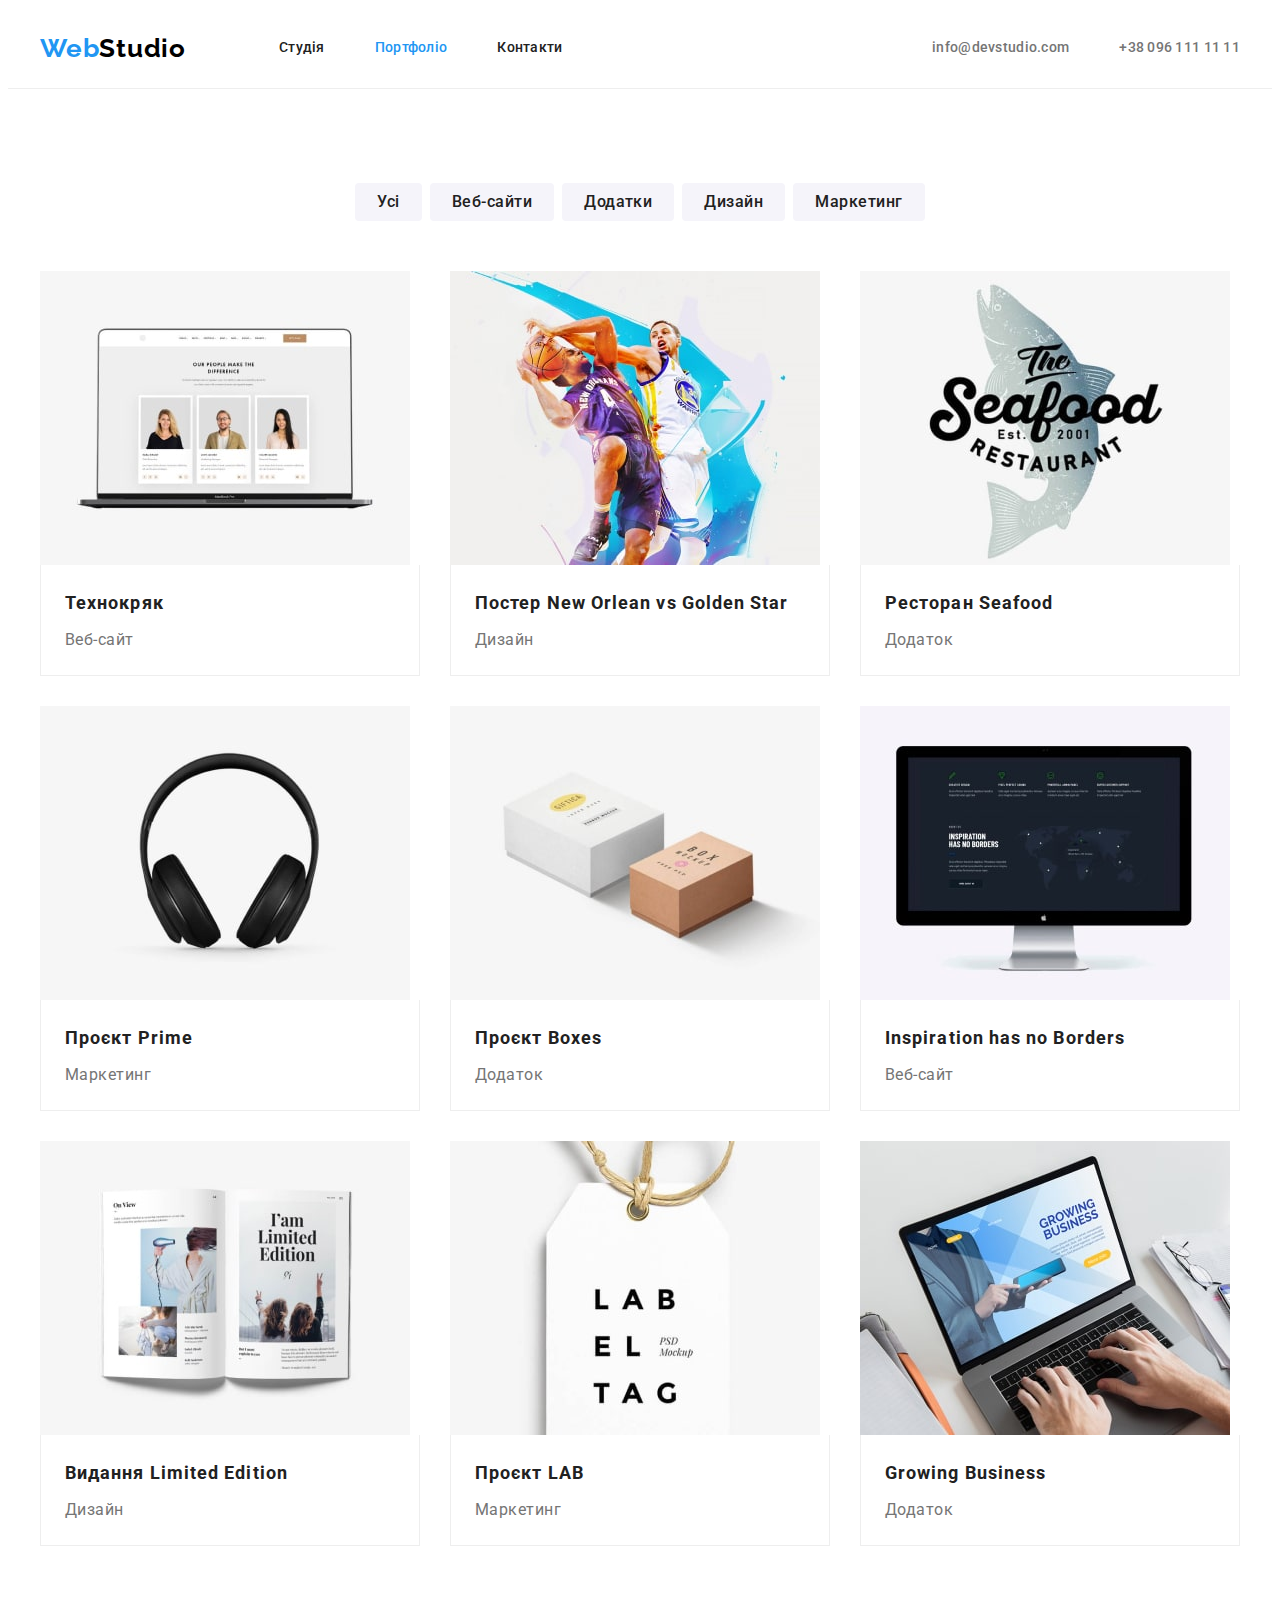
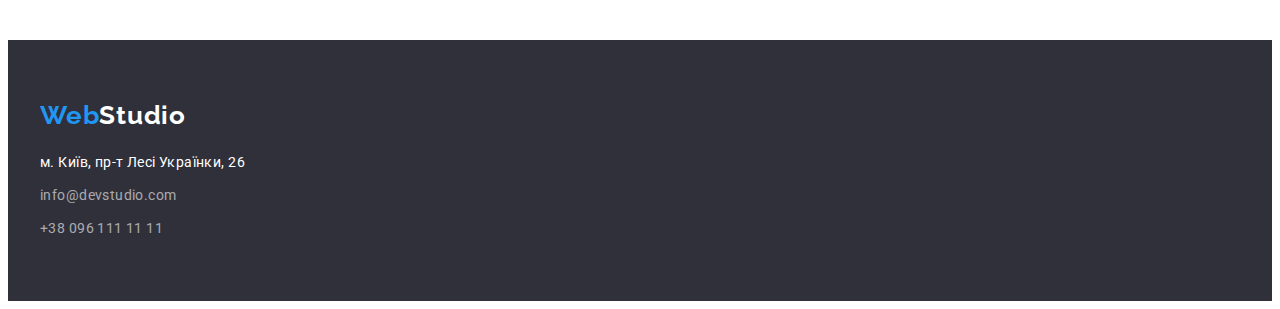
==== portfolio.html @ 8e793054 "added files from hw-03" ====
<!DOCTYPE html>
<html lang="uk">
  <head>
    <meta charset="utf-8" />
    <meta http-equiv="x-ua-Compatible" content="ie=edge" />
    <meta name="viewport" content="width=device-width, initial-scale=1.0" />
    <title>Портфоліо</title>
    <link rel="preconnect" href="https://fonts.googleapis.com" />
    <link rel="preconnect" href="https://fonts.gstatic.com" crossorigin />
    <link
      href="https://fonts.googleapis.com/css2?family=Raleway:wght@700&family=Roboto:wght@400;500;700;900&display=swap"
      rel="stylesheet"
    />
    <link
      rel="stylesheet"
      href="https://cdnjs.cloudflare.com/ajax/libs/modern-normalize/1.1.0/modern-normalize.min.css"
      integrity="sha512-wpPYUAdjBVSE4KJnH1VR1HeZfpl1ub8YT/NKx4PuQ5NmX2tKuGu6U/JRp5y+Y8XG2tV+wKQpNHVUX03MfMFn9Q=="
      crossorigin="anonymous"
      referrerpolicy="no-referrer"
    />
    <link rel="stylesheet" href="./css/styles.css" />
  </head>

  <body>
    <!-- Шапка -->
    <header class="header portfolio">
      <div class="container">
        <a href="./index.html" class="logo"><span class="logo-accent">Web</span>Studio</a>

        <nav>
          <ul class="site-nav list">
            <li class="nav-item"><a href="./index.html" class="link">Студія</a></li>
            <li class="nav-item"><a href="./portfolio.html" class="link current">Портфоліо</a></li>
            <li class="nav-item"><a href="" class="link">Контакти</a></li>
          </ul>
        </nav>
        <ul class="contact list">
          <li class="contact-item">
            <a href="mailto:info@devstudio.com" class="link">info@devstudio.com</a>
          </li>
          <li class="contact-item">
            <a href="tel:+380961111111" class="link">+38 096 111 11 11</a>
          </li>
        </ul>
      </div>
    </header>

    <!-- Основна частина -->
    <main>
      <!-- Проєкти' -->
      <section class="section section-projects">
        <div class="container">
          <h1 class="visually-hidden">Продукція WebStudio</h1>
          <ul class="filter list">
            <li class="item-filter"><button type="button" class="btn">Усі</button></li>
            <li class="item-filter"><button type="button" class="btn">Веб-сайти</button></li>
            <li class="item-filter"><button type="button" class="btn">Додатки</button></li>
            <li class="item-filter"><button type="button" class="btn">Дизайн</button></li>
            <li class="item-filter"><button type="button" class="btn">Маркетинг</button></li>
          </ul>
          <ul class="projects-list list">
            <li class="project-item">
              <a href="" class="item-link">
                <img src="./images/project_1.jpg" alt="Проєкт № 1" width="370" />
                <div class="content">
                  <h2 class="item-title">Технокряк</h2>
                  <p class="item-text">Веб-сайт</p>
                </div>
              </a>
            </li>
            <li class="project-item">
              <a href="" class="item-link">
                <img src="./images/project_2.jpg" alt="Проєкт № 2" width="370" />
                <div class="content">
                  <h2 class="item-title">Постер New Orlean vs Golden Star</h2>
                  <p class="item-text">Дизайн</p>
                </div>
              </a>
            </li>
            <li class="project-item">
              <a href="" class="item-link">
                <img src="./images/project_3.jpg" alt="Проєкт № 3" width="370" />
                <div class="content">
                  <h2 class="item-title">Ресторан Seafood</h2>
                  <p class="item-text">Додаток</p>
                </div>
              </a>
            </li>
            <li class="project-item">
              <a href="" class="item-link">
                <img src="./images/project_4.jpg" alt="Проєкт № 4" width="370" />
                <div class="content">
                  <h2 class="item-title">Проєкт Prime</h2>
                  <p class="item-text">Маркетинг</p>
                </div>
              </a>
            </li>
            <li class="project-item">
              <a href="" class="item-link">
                <img src="./images/project_5.jpg" alt="Проєкт № 5" width="370" />
                <div class="content">
                  <h2 class="item-title">Проєкт Boxes</h2>
                  <p class="item-text">Додаток</p>
                </div>
              </a>
            </li>
            <li class="project-item">
              <a href="" class="item-link">
                <img src="./images/project_6.jpg" alt="Проєкт № 6" width="370" />
                <div class="content">
                  <h2 class="item-title">Inspiration has no Borders</h2>
                  <p class="item-text">Веб-сайт</p>
                </div>
              </a>
            </li>
            <li class="project-item">
              <a href="" class="item-link">
                <img src="./images/project_7.jpg" alt="Проєкт № 7" width="370" />
                <div class="content">
                  <h2 class="item-title">Видання Limited Edition</h2>
                  <p class="item-text">Дизайн</p>
                </div>
              </a>
            </li>
            <li class="project-item">
              <a href="" class="item-link">
                <img src="./images/project_8.jpg" alt="Проєкт № 8" width="370" />
                <div class="content">
                  <h2 class="item-title">Проєкт LAB</h2>
                  <p class="item-text">Маркетинг</p>
                </div>
              </a>
            </li>
            <li class="project-item">
              <a href="" class="item-link">
                <img src="./images/project_9.jpg" alt="Проєкт № 9" width="370" />
                <div class="content">
                  <h2 class="item-title">Growing Business</h2>
                  <p class="item-text">Додаток</p>
                </div>
              </a>
            </li>
          </ul>
        </div>
      </section>
    </main>

    <!-- Підвал-->
    <footer class="footer">
      <div class="container">
        <a href="./index.html" class="logo">Web<span class="logo-accent">Studio</span></a>
        <address class="address-footer">
          <p class="footer-text">м. Київ, пр-т Лесі Українки, 26</p>
          <ul class="contact list">
            <li><a href="mailto:info@devstudio.com" class="link-footer">info@devstudio.com</a></li>
            <li><a href="tel:+380961111111" class="link-footer">+38 096 111 11 11</a></li>
          </ul>
        </address>
      </div>
    </footer>
  </body>
</html>
---- css/styles.css ----
:root {
  --primary-text-color: #757575;
  --title-text-color: #212121;
  --accent-color: #2196f3;
  --primary-bg-color: #ffffff;
  --secondary-bg-color: #f5f4fa;
  --tertiary-bg-color: #2f303a;
  --gap-projects-list: 30px;
  --number-items: 3;
}

.list {
  list-style: none;
}

body {
  background-color: var(--primary-bg-color);
  color: var(--primary-text-color);
  font-family: 'Roboto', sans-serif;
  font-style: normal;
  font-weight: 400;
}

h1,
h2,
h3,
ul,
p {
  margin-top: 0;
  margin-bottom: 0;
}

ul {
  padding-left: 0;
}

img {
  display: block;
  max-width: 100%;
}

.container {
  width: 1200px;
  margin: 0 auto;
  padding-left: 15px;
  padding-right: 15px;
}

.visually-hidden {
  position: absolute;
  white-space: nowrap;
  width: 1px;
  height: 1px;
  overflow: hidden;
  border: 0;
  padding: 0;
  clip: rect(0 0 0 0);
  clip-path: inset(50%);
  margin: -1px;
}

.section {
  padding: 94px 0;
}

.no-padding {
  padding-top: 0;
}

/* Шапка */

.header .container {
  display: flex;
  align-items: center;
}

/* Логотип */
.logo {
  color: #000000;
  font-family: 'Raleway', sans-serif;
  font-weight: 700;
  font-size: 26px;
  line-height: 1.19;
  letter-spacing: 0.03em;
  text-decoration: none;
}

.logo-accent {
  color: var(--accent-color);
}

/* Навігація */

.site-nav {
  display: flex;
  margin-left: 93px;
}

.nav-item + .nav-item {
  margin-left: 50px;
}

.site-nav .link {
  display: block;
  padding: 32px 0;

  font-weight: 500;
  font-size: 14px;
  line-height: 1.14;
  letter-spacing: 0.02em;
  text-decoration: none;
  color: #212121;
}

.site-nav .link:hover,
.site-nav .link:focus {
  color: var(--accent-color);
}

.site-nav .link.current {
  color: var(--accent-color);
}

/* Контакти */

.header .contact {
  display: flex;
  margin-left: auto;
}

.header .contact-item + .contact-item {
  margin-left: 50px;
}

.contact .link {
  display: block;
  color: var(--primary-text-color);
  text-decoration: none;
  font-weight: 500;
  font-size: 14px;
  line-height: 1.14;
  letter-spacing: 0.02em;
}

.contact .link:hover,
.contact .link:focus {
  color: var(--accent-color);
}

/* Hero */

.hero {
  padding-top: 200px;
  padding-bottom: 200px;
  background-color: var(--tertiary-bg-color);
  text-align: center;
}

.hero-title {
  margin-bottom: 30px;
  color: #ffffff;
  font-weight: 900;
  font-size: 44px;
  line-height: 1.36;
  letter-spacing: 0.06em;
  text-transform: uppercase;
}

.hero .btn {
  display: inline-block;
  border-style: none;
  min-width: 216px;
  border-radius: 4px;
  padding: 10px 32px;
  box-shadow: 0px 4px 4px rgba(0, 0, 0, 0.15);

  color: #ffffff;
  background-color: var(--accent-color);
  cursor: pointer;
  font-family: 'Roboto', sans-serif;
  font-style: normal;
  font-weight: 700;
  font-size: 16px;
  line-height: 1.88;
  letter-spacing: 0.06em;
}

.hero .btn:hover,
.hero .btn:focus {
  background-color: #188ce8;
}

/* Секції заголовки */

.section-title {
  color: var(--title-text-color);
  font-weight: 700;
  font-size: 36px;
  line-height: 1.17;
  text-align: center;
  letter-spacing: 0.03em;
}

/* Особливості */

.feature-list {
  display: flex;
  gap: 30px;
}

.feature-item {
  flex-basis: calc((100% - 3 * 30px) / 4);
}

.feature-title {
  margin-bottom: 10px;

  color: var(--title-text-color);
  font-weight: 700;
  font-size: 14px;
  line-height: 1.36;
  letter-spacing: 0.03em;
  text-transform: uppercase;
}

.feature-text {
  font-size: 14px;
  line-height: 1.71;
  letter-spacing: 0.03em;
}

/* Чим ми займаємося */

.section-work .section-title {
  margin-bottom: 50px;
}

.work-list {
  display: flex;
  gap: 30px;
}

/* Наша команда */

.section-team {
  background-color: var(--secondary-bg-color);
}

.team-list {
  display: flex;
  gap: 30px;
}

.section-team .section-title {
  margin-bottom: 50px;
}

.item-team {
  background-color: var(--primary-bg-color);
  border-radius: 0px 0px 4px 4px;
  box-shadow: 0px 1px 3px rgba(0, 0, 0, 0.12), 0px 1px 1px rgba(0, 0, 0, 0.14),
    0px 2px 1px rgba(0, 0, 0, 0.2);
}

.team-list .content {
  padding-top: 30px;
  padding-bottom: 30px;
}

.title-team {
  margin-bottom: 10px;
  color: var(--title-text-color);
  font-weight: 500;
  font-size: 16px;
  line-height: 1.19;
  letter-spacing: 0.03em;
  text-align: center;
}

.team-text {
  font-size: 16px;
  line-height: 1.18;
  letter-spacing: 0.03em;
  text-align: center;
}

/* Підвал */

.footer {
  padding: 60px 0;
  background-color: var(--tertiary-bg-color);
}

.footer .contact {
  padding-left: 0;
}

.footer .logo {
  display: inline-block;
  margin-bottom: 20px;
  color: var(--accent-color);
}

.footer .logo-accent {
  color: #ffffff;
}

.address-footer {
  color: #ffffff;
  font-style: normal;
  font-size: 14px;
  line-height: 1.71;
  letter-spacing: 0.03em;
}

.contact .link-footer {
  display: inline-block;
  margin-top: 9px;
  color: rgba(255, 255, 255, 0.6);
  text-decoration: none;
  font-size: 14px;
  line-height: 1.71;
  letter-spacing: 0.03em;
}

.contact .link-footer:hover,
.contact .link-focus {
  color: var(--accent-color);
}

/* Портфоліо */
/* Шапка */

.header.portfolio {
  border-bottom: 1px solid #eeeeee;
}

/* Проєкти */

/* Фільтр */

.filter {
  display: flex;
  justify-content: center;
  margin-bottom: 50px;
}

.item-filter + .item-filter {
  margin-left: 8px;
}

.filter .btn {
  padding: 6px 22px;

  color: var(--title-text-color);
  background-color: #f5f4fa;
  border: none;
  cursor: pointer;
  font-family: 'Roboto', sans-serif;
  font-style: normal;
  font-weight: 500;
  font-size: 16px;
  line-height: 1.62;
  letter-spacing: 0.03em;
  border-radius: 4px;
}

.filter .btn:hover,
.filter .btn:focus {
  color: #ffffff;
  background-color: var(--accent-color);
  box-shadow: 0px 3px 1px rgba(0, 0, 0, 0.1), 0px 1px 2px rgba(0, 0, 0, 0.08),
    0px 2px 2px rgba(0, 0, 0, 0.12);
}

/* Картки */

.projects-list {
  display: flex;
  flex-wrap: wrap;
  gap: var(--gap-projects-list);
}

.project-item {
  flex-basis: calc(
    (100% - (var(--number-items) - 1) * var(--gap-projects-list)) / var(--number-items)
  );
}

.item-link {
  display: block;
  text-decoration: none;
}

.project-item .content {
  padding: 20px 24px;
  border: 1px solid #eeeeee;
  border-top: none;
}

.item-title {
  color: var(--title-text-color);
  margin-bottom: 4px;
  font-weight: 700;
  font-size: 18px;
  line-height: 2;
  letter-spacing: 0.06em;
}

.item-text {
  color: var(--primary-text-color);
  font-size: 16px;
  line-height: 1.88;
  letter-spacing: 0.03em;
}
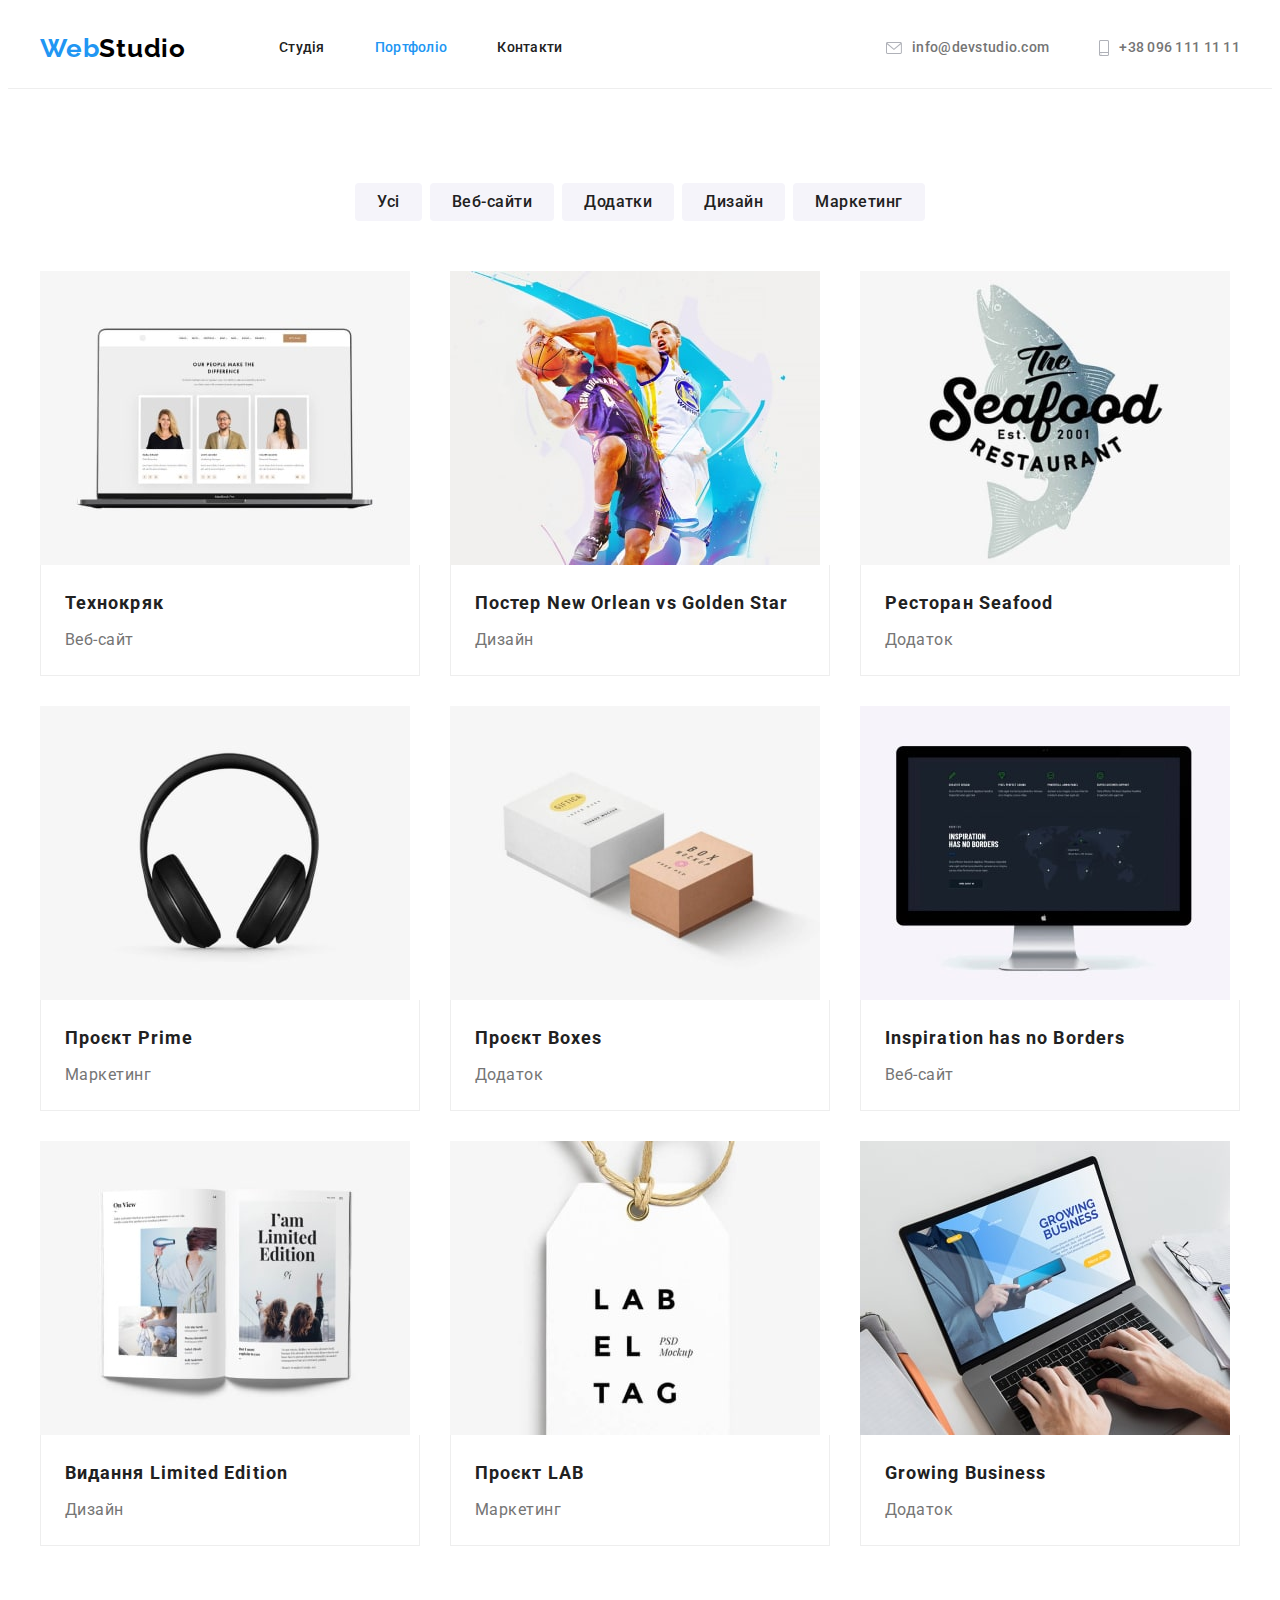
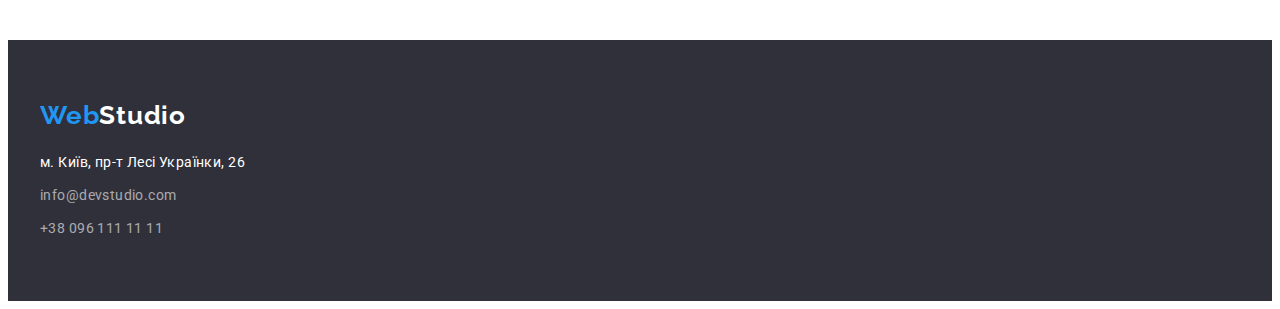
==== commit 70975f9b: "added social link" ====
--- a/portfolio.html
+++ b/portfolio.html
@@ -36,10 +36,16 @@
         </nav>
         <ul class="contact list">
           <li class="contact-item">
-            <a href="mailto:info@devstudio.com" class="link">info@devstudio.com</a>
+            <a href="mailto:info@devstudio.com" class="header-mail link"
+              >info@devstudio.com
+              <svg width="16" height="12"><use href="./images/icons.svg#envelope"></use></svg>
+            </a>
           </li>
           <li class="contact-item">
-            <a href="tel:+380961111111" class="link">+38 096 111 11 11</a>
+            <a href="tel:+380961111111" class="header-tel link"
+              >+38 096 111 11 11
+              <svg width="10" height="16"><use href="./images/icons.svg#smartphone"></use></svg>
+            </a>
           </li>
         </ul>
       </div>
--- a/css/styles.css
+++ b/css/styles.css
@@ -7,6 +7,8 @@
   --tertiary-bg-color: #2f303a;
   --gap-projects-list: 30px;
   --number-items: 3;
+  --primary-icon-fill: #afb1b8;
+  --secondary-icon-fill: #ffffff;
 }
 
 .list {
@@ -133,8 +135,8 @@
 }
 
 .contact .link {
-  display: block;
   color: var(--primary-text-color);
+  fill: var(--primary-icon-fill);
   text-decoration: none;
   font-weight: 500;
   font-size: 14px;
@@ -145,14 +147,36 @@
 .contact .link:hover,
 .contact .link:focus {
   color: var(--accent-color);
+  fill: var(--accent-color);
+}
+
+.header-mail {
+  display: flex;
+  flex-direction: row-reverse;
+  justify-content: center;
+  align-items: center;
+  gap: 10px;
+}
+
+.header-tel {
+  display: flex;
+  flex-direction: row-reverse;
+  justify-content: center;
+  align-items: center;
+  gap: 10px;
 }
 
 /* Hero */
 
 .hero {
+  max-width: 1600px;
+  margin: 0 auto;
   padding-top: 200px;
   padding-bottom: 200px;
   background-color: var(--tertiary-bg-color);
+  background-image: linear-gradient(rgba(47, 48, 58, 0.4), rgba(47, 48, 58, 0.4)),
+    url(../images/hero.jpg);
+  background-position: center;
   text-align: center;
 }
 
@@ -212,6 +236,12 @@
   flex-basis: calc((100% - 3 * 30px) / 4);
 }
 
+.feature-item .thumb {
+  padding: 25px 100px;
+  background-color: var(--secondary-bg-color);
+  margin-bottom: 30px;
+}
+
 .feature-title {
   margin-bottom: 10px;
 
@@ -278,10 +308,56 @@
 }
 
 .team-text {
+  margin-bottom: 16px;
   font-size: 16px;
   line-height: 1.18;
   letter-spacing: 0.03em;
   text-align: center;
+}
+
+.social-list {
+  display: flex;
+  justify-content: center;
+  gap: 10px;
+}
+
+.social-link {
+  display: flex;
+  padding: 12px;
+  border-radius: 50%;
+  fill: var(--primary-icon-fill);
+}
+
+.social-link:hover,
+.social-link:focus {
+  background-color: var(--accent-color);
+  fill: var(--secondary-icon-fill);
+}
+
+/* Постійні клієнти */
+
+.section-client .section-title {
+  margin-bottom: 50px;
+}
+
+.list-clients {
+  display: flex;
+  gap: 30px;
+}
+
+.link-client {
+  display: block;
+  padding: 16px 32px;
+
+  border: 1px solid var(--primary-icon-fill);
+  border-radius: 4px;
+  fill: var(--primary-icon-fill);
+}
+
+.link-client:hover,
+.link-client:focus {
+  border: 1px solid var(--accent-color);
+  fill: var(--accent-color);
 }
 
 /* Підвал */
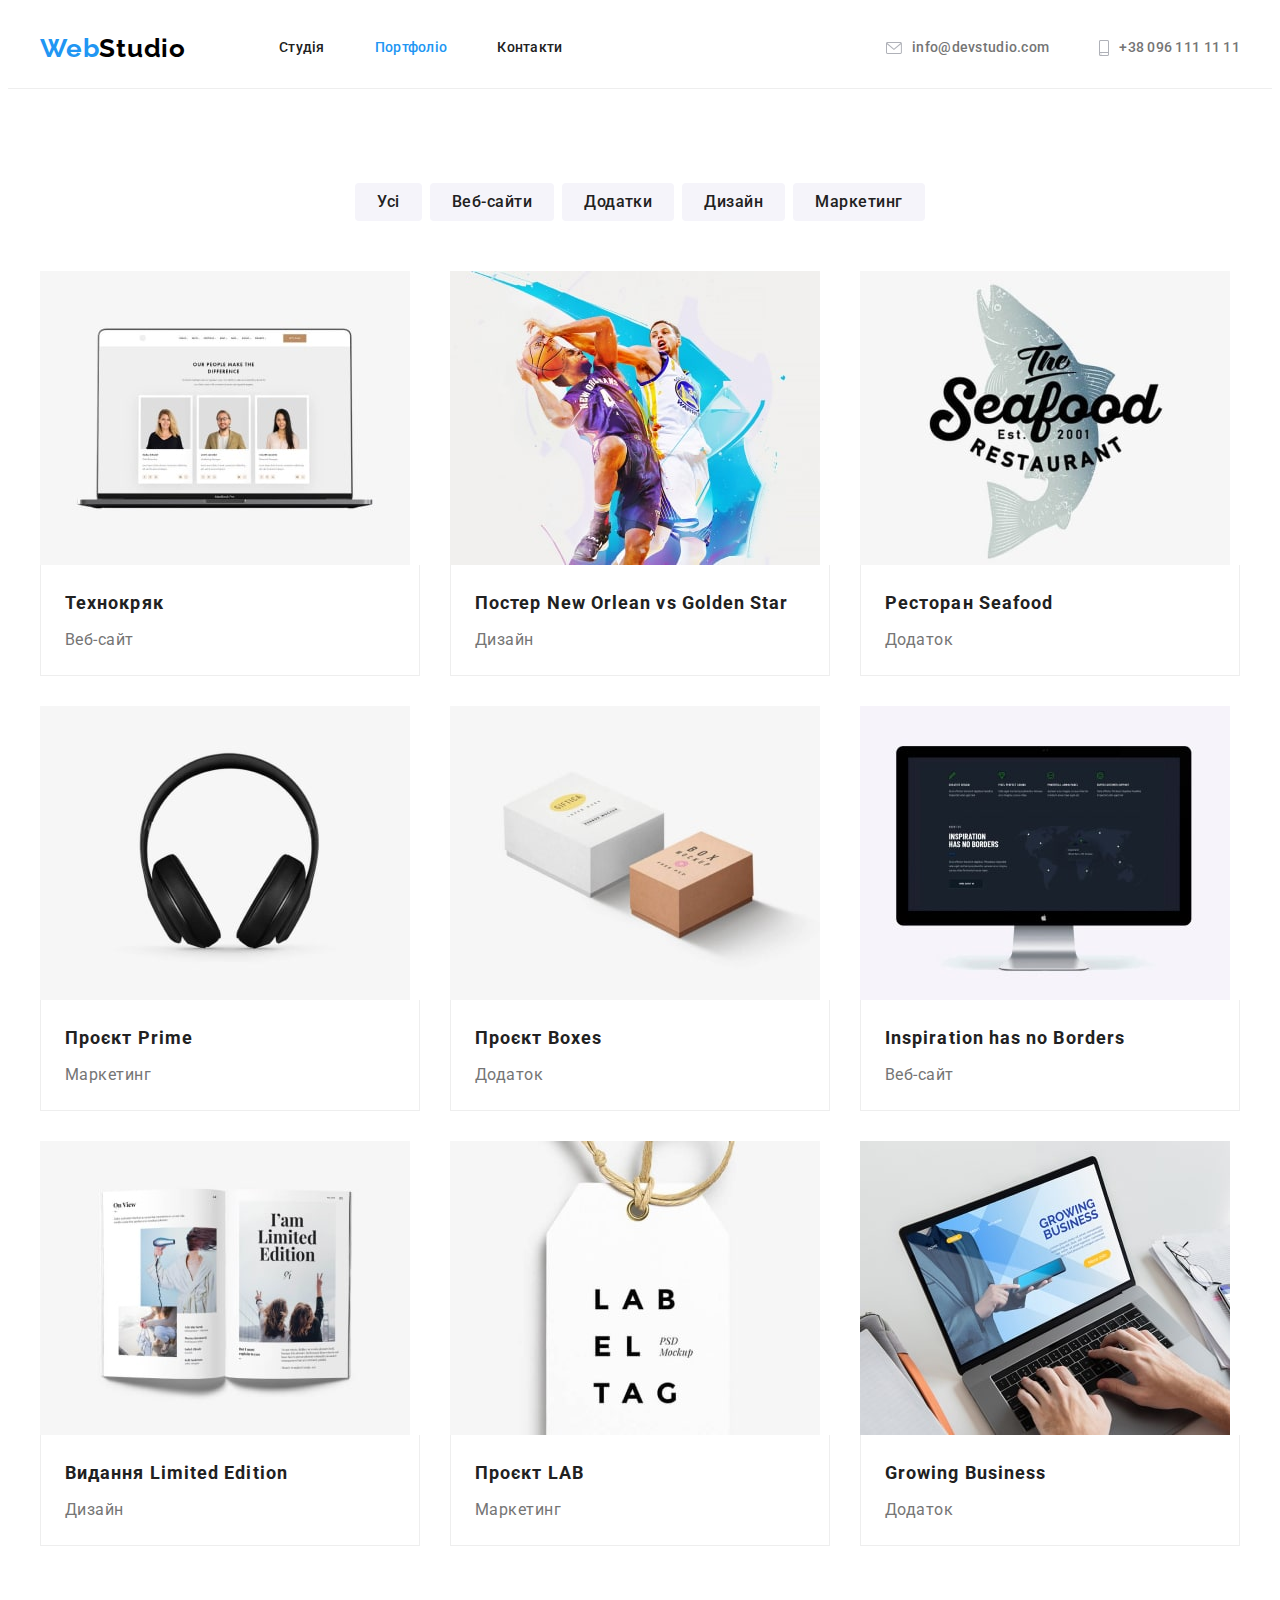
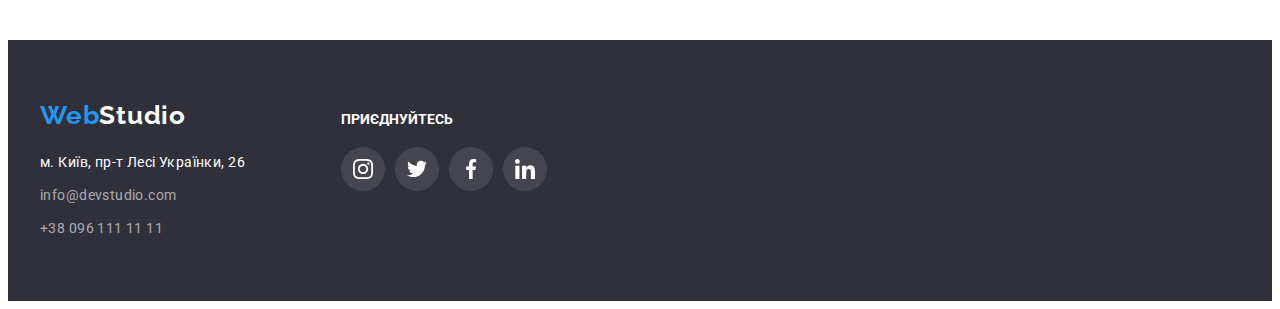
==== commit caec02e7: "added div to footer" ====
--- a/portfolio.html
+++ b/portfolio.html
@@ -154,14 +154,45 @@
     <!-- Підвал-->
     <footer class="footer">
       <div class="container">
-        <a href="./index.html" class="logo">Web<span class="logo-accent">Studio</span></a>
-        <address class="address-footer">
-          <p class="footer-text">м. Київ, пр-т Лесі Українки, 26</p>
-          <ul class="contact list">
-            <li><a href="mailto:info@devstudio.com" class="link-footer">info@devstudio.com</a></li>
-            <li><a href="tel:+380961111111" class="link-footer">+38 096 111 11 11</a></li>
+        <div class="address-wrapper">
+          <a href="./index.html" class="logo">Web<span class="logo-accent">Studio</span></a>
+          <address class="address-footer">
+            <p class="footer-text">м. Київ, пр-т Лесі Українки, 26</p>
+            <ul class="contact list">
+              <li>
+                <a href="mailto:info@devstudio.com" class="link-footer">info@devstudio.com</a>
+              </li>
+              <li><a href="tel:+380961111111" class="link-footer">+38 096 111 11 11</a></li>
+            </ul>
+          </address>
+        </div>
+        <div class="social-wrapper">
+          <p class="social-text">приєднуйтесь</p>
+          <ul class="social-list list">
+            <li class="social-item">
+              <a href="" class="social-link">
+                <svg width="20" height="20">
+                  <use href="./images/icons.svg#instagram"></use>
+                </svg>
+              </a>
+            </li>
+            <li class="social-item">
+              <a href="" class="social-link"
+                ><svg width="20" height="20"><use href="./images/icons.svg#twitter"></use></svg>
+              </a>
+            </li>
+            <li class="social-item">
+              <a href="" class="social-link"
+                ><svg width="20" height="20"><use href="./images/icons.svg#facebook"></use></svg>
+              </a>
+            </li>
+            <li class="social-item">
+              <a href="" class="social-link"
+                ><svg width="20" height="20"><use href="./images/icons.svg#linkedin"></use></svg>
+              </a>
+            </li>
           </ul>
-        </address>
+        </div>
       </div>
     </footer>
   </body>
--- a/css/styles.css
+++ b/css/styles.css
@@ -367,6 +367,18 @@
   background-color: var(--tertiary-bg-color);
 }
 
+.footer .container {
+  display: flex;
+  align-items: baseline;
+}
+
+/* Контакти */
+
+.address-wrapper {
+  min-width: 231px;
+  margin-right: 70px;
+}
+
 .footer .contact {
   padding-left: 0;
 }
@@ -402,6 +414,33 @@
 .contact .link-footer:hover,
 .contact .link-focus {
   color: var(--accent-color);
+}
+
+/* Соціальні мережі */
+
+.social-text {
+  margin-bottom: 20px;
+
+  font-weight: 700;
+  font-size: 14px;
+  line-height: 16px;
+  letter-spacing: 1.14;
+  text-transform: uppercase;
+
+  color: #ffffff;
+}
+
+.social-wrapper .social-link {
+  display: flex;
+  padding: 12px;
+  border-radius: 50%;
+  background-color: rgba(255, 255, 255, 0.1);
+  fill: var(--secondary-icon-fill);
+}
+
+.social-wrapper .social-link:hover,
+.social-wrapper .social-link:focus {
+  background-color: var(--accent-color);
 }
 
 /* Портфоліо */
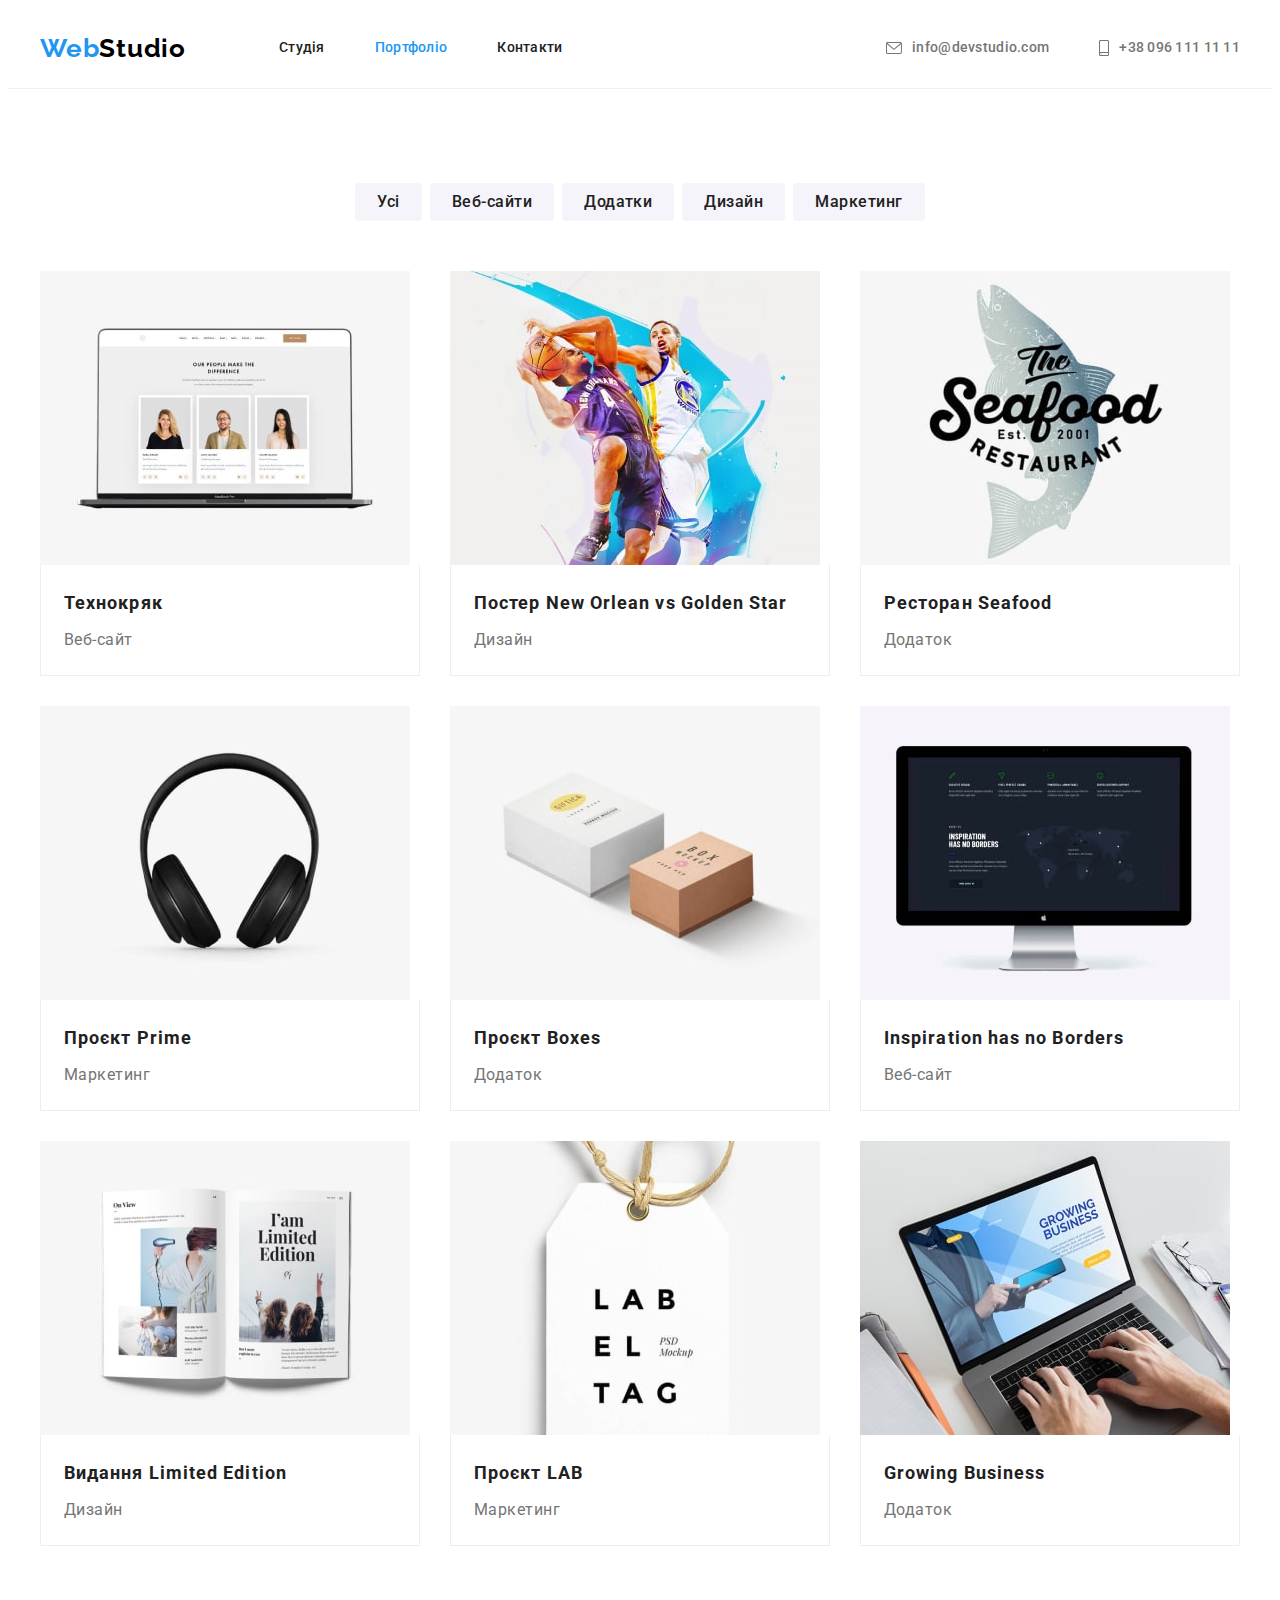
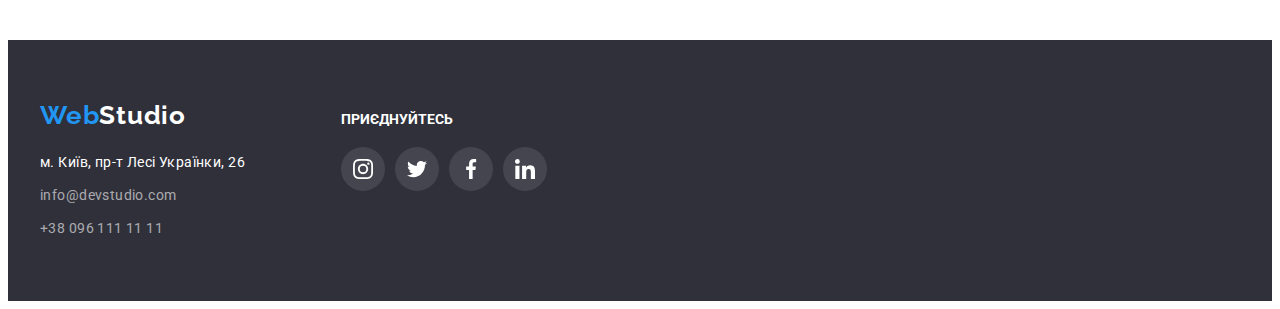
==== commit f4da6f70: "the last changes" ====
--- a/portfolio.html
+++ b/portfolio.html
@@ -36,15 +36,19 @@
         </nav>
         <ul class="contact list">
           <li class="contact-item">
-            <a href="mailto:info@devstudio.com" class="header-mail link"
+            <a href="mailto:info@devstudio.com" class="header-mail link" aria-label="Пошта іконка"
               >info@devstudio.com
-              <svg width="16" height="12"><use href="./images/icons.svg#envelope"></use></svg>
+              <svg width="16" height="12" class="header-icon">
+                <use href="./images/icons.svg#envelope"></use>
+              </svg>
             </a>
           </li>
           <li class="contact-item">
-            <a href="tel:+380961111111" class="header-tel link"
+            <a href="tel:+380961111111" class="header-tel link" aria-label="Телефон іконка"
               >+38 096 111 11 11
-              <svg width="10" height="16"><use href="./images/icons.svg#smartphone"></use></svg>
+              <svg width="10" height="16" class="header-icon">
+                <use href="./images/icons.svg#smartphone"></use>
+              </svg>
             </a>
           </li>
         </ul>
@@ -170,25 +174,31 @@
           <p class="social-text">приєднуйтесь</p>
           <ul class="social-list list">
             <li class="social-item">
-              <a href="" class="social-link">
-                <svg width="20" height="20">
+              <a href="" aria-label="Instagram" class="social-link">
+                <svg width="20" height="20" class="icon-footer">
                   <use href="./images/icons.svg#instagram"></use>
                 </svg>
               </a>
             </li>
             <li class="social-item">
-              <a href="" class="social-link"
-                ><svg width="20" height="20"><use href="./images/icons.svg#twitter"></use></svg>
-              </a>
-            </li>
-            <li class="social-item">
-              <a href="" class="social-link"
-                ><svg width="20" height="20"><use href="./images/icons.svg#facebook"></use></svg>
-              </a>
-            </li>
-            <li class="social-item">
-              <a href="" class="social-link"
-                ><svg width="20" height="20"><use href="./images/icons.svg#linkedin"></use></svg>
+              <a href="" aria-label="Twitter" class="social-link"
+                ><svg width="20" height="20" class="icon-footer">
+                  <use href="./images/icons.svg#twitter"></use>
+                </svg>
+              </a>
+            </li>
+            <li class="social-item">
+              <a href="" aria-label="Facebook" class="social-link"
+                ><svg width="20" height="20" class="icon-footer">
+                  <use href="./images/icons.svg#facebook"></use>
+                </svg>
+              </a>
+            </li>
+            <li class="social-item">
+              <a href="" aria-label="Linkedin" class="social-link"
+                ><svg width="20" height="20" class="icon-footer">
+                  <use href="./images/icons.svg#linkedin"></use>
+                </svg>
               </a>
             </li>
           </ul>
--- a/css/styles.css
+++ b/css/styles.css
@@ -136,7 +136,6 @@
 
 .contact .link {
   color: var(--primary-text-color);
-  fill: var(--primary-icon-fill);
   text-decoration: none;
   font-weight: 500;
   font-size: 14px;
@@ -144,10 +143,13 @@
   letter-spacing: 0.02em;
 }
 
+.header-icon {
+  fill: currentColor;
+}
+
 .contact .link:hover,
 .contact .link:focus {
   color: var(--accent-color);
-  fill: var(--accent-color);
 }
 
 .header-mail {
@@ -237,7 +239,11 @@
 }
 
 .feature-item .thumb {
-  padding: 25px 100px;
+  display: flex;
+  justify-content: center;
+  align-items: center;
+  width: 270px;
+  height: 120px;
   background-color: var(--secondary-bg-color);
   margin-bottom: 30px;
 }
@@ -325,13 +331,17 @@
   display: flex;
   padding: 12px;
   border-radius: 50%;
-  fill: var(--primary-icon-fill);
+  color: var(--primary-icon-fill);
+}
+
+.social-icon {
+  fill: currentColor;
 }
 
 .social-link:hover,
 .social-link:focus {
   background-color: var(--accent-color);
-  fill: var(--secondary-icon-fill);
+  color: var(--secondary-icon-fill);
 }
 
 /* Постійні клієнти */
@@ -342,22 +352,30 @@
 
 .list-clients {
   display: flex;
+  flex-wrap: wrap;
   gap: 30px;
 }
 
 .link-client {
-  display: block;
-  padding: 16px 32px;
+  display: flex;
+  align-items: center;
+  justify-content: center;
+  width: 170px;
+  height: 92px;
 
   border: 1px solid var(--primary-icon-fill);
   border-radius: 4px;
-  fill: var(--primary-icon-fill);
+  color: var(--primary-icon-fill);
+}
+
+.client-icon {
+  fill: currentColor;
 }
 
 .link-client:hover,
 .link-client:focus {
   border: 1px solid var(--accent-color);
-  fill: var(--accent-color);
+  color: var(--accent-color);
 }
 
 /* Підвал */
@@ -412,7 +430,7 @@
 }
 
 .contact .link-footer:hover,
-.contact .link-focus {
+.contact .link-footer:focus {
   color: var(--accent-color);
 }
 
@@ -435,7 +453,11 @@
   padding: 12px;
   border-radius: 50%;
   background-color: rgba(255, 255, 255, 0.1);
-  fill: var(--secondary-icon-fill);
+  color: var(--secondary-icon-fill);
+}
+
+.icon-footer {
+  fill: currentColor;
 }
 
 .social-wrapper .social-link:hover,
@@ -507,8 +529,14 @@
   text-decoration: none;
 }
 
+.item-link:hover,
+.item-link:focus {
+  box-shadow: 0px 1px 1px rgba(0, 0, 0, 0.12), 0px 4px 4px rgba(0, 0, 0, 0.06),
+    1px 4px 6px rgba(0, 0, 0, 0.16);
+}
+
 .project-item .content {
-  padding: 20px 24px;
+  padding: 20px 23px;
   border: 1px solid #eeeeee;
   border-top: none;
 }
